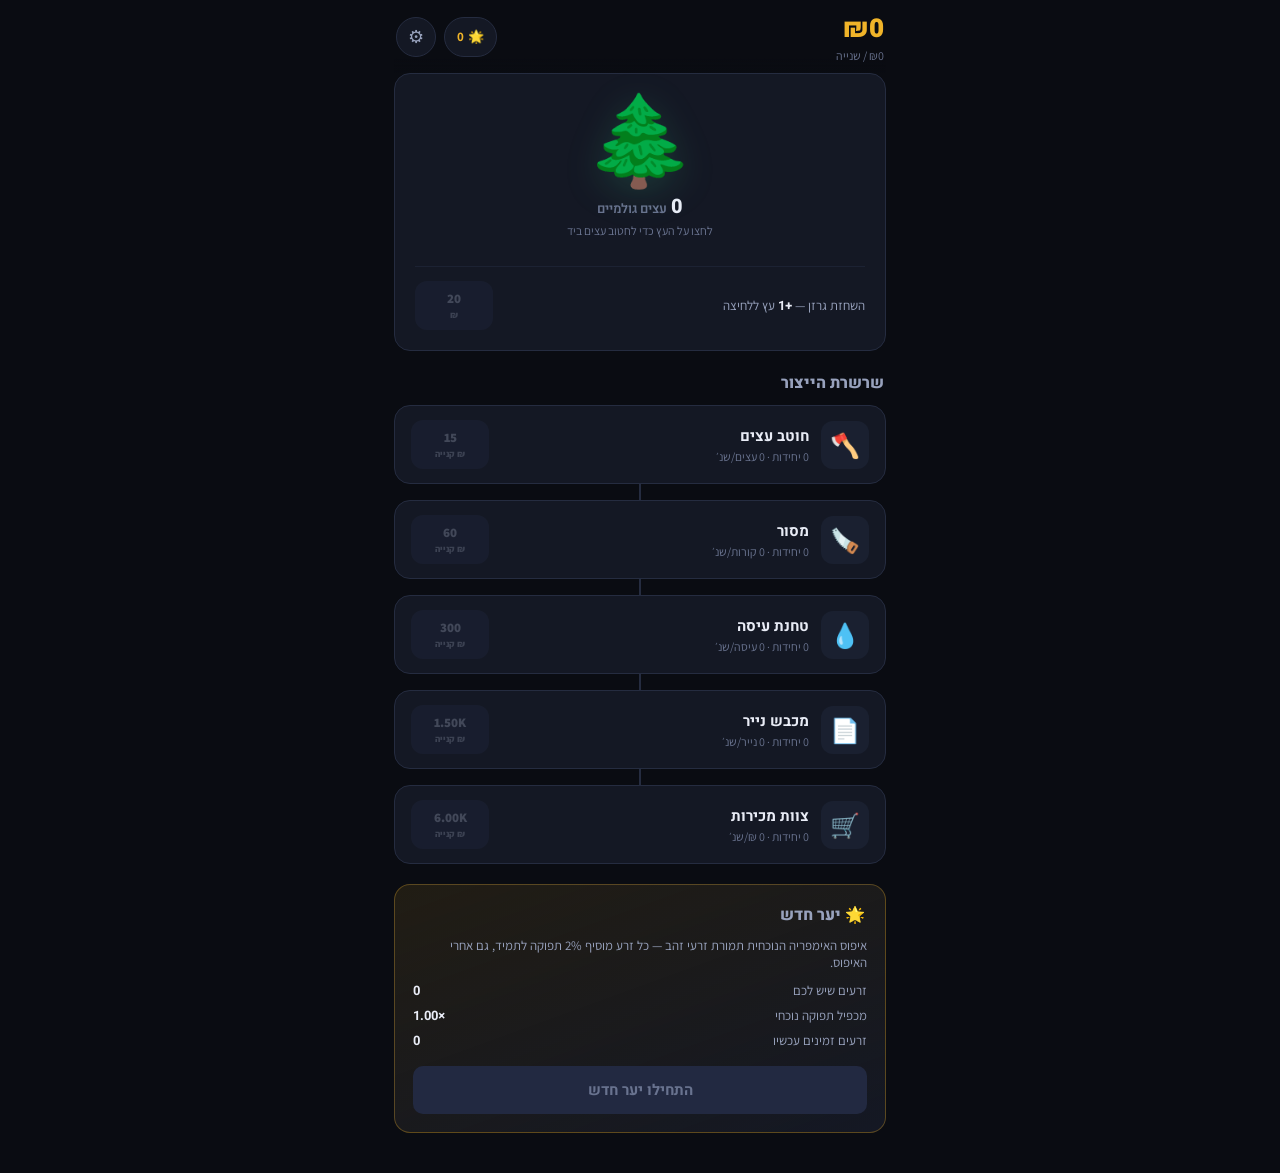
==== lumber-empire/index.html @ 684bcea6 "Add lumber-empire: an idle tycoon from a single chopped tree to a paper mill Second game from PLANNI" ====
<!DOCTYPE html>
<html lang="he" dir="rtl">
<head>
<meta charset="utf-8">
<meta name="viewport" content="width=device-width, initial-scale=1, maximum-scale=1, viewport-fit=cover">
<meta name="theme-color" content="#0A0C12">
<meta name="mobile-web-app-capable" content="yes">
<meta name="apple-mobile-web-app-capable" content="yes">
<meta name="apple-mobile-web-app-status-bar-style" content="black-translucent">
<meta name="apple-mobile-web-app-title" content="אימפריית העצים">
<link rel="manifest" href="manifest.webmanifest">
<link rel="apple-touch-icon" href="icon-180.png">
<link rel="icon" href="icon-192.png" type="image/png">
<title>אימפריית העצים</title>
<meta name="description" content="מתחילים מעץ בודד שחוטבים ביד, ובונים שרשרת ייצור שלמה — עצים, קורות, עיסת נייר ונייר — עד שהאימפריה שלכם מוכרת נייר לכל העולם.">
<link rel="preconnect" href="https://fonts.googleapis.com">
<link rel="preconnect" href="https://fonts.gstatic.com" crossorigin>
<link rel="stylesheet" href="https://fonts.googleapis.com/css2?family=Assistant:wght@400;600;700&family=Heebo:wght@500;700;900&display=swap">
<style>
:root{
  --ground:#0A0C12; --sunk:#070911;
  --panel:#141824; --panel-2:#1A2030; --raise:#222941;
  --line:#252C40; --line-soft:#1C2233;
  --ink:#E9ECF6; --ink-2:#98A2BD; --ink-3:#69738F;
  --accent:#3FCF8E; --accent-2:#6EE0AE; --accent-glow:rgba(63,207,142,.16);
  --gold:#F0B429; --bad:#F2545B;
  --r:16px; --r-sm:10px;
  --body:'Assistant',system-ui,'Segoe UI',sans-serif;
  --display:'Heebo','Assistant',system-ui,sans-serif;
}
*{box-sizing:border-box;}
html,body{height:100%;}
body{
  margin:0; background:var(--ground); color:var(--ink); font-family:var(--body);
  -webkit-tap-highlight-color:transparent;
}
button{font-family:inherit; -webkit-tap-highlight-color:transparent;}
#app{max-width:520px; margin:0 auto; padding:0 14px calc(40px + env(safe-area-inset-bottom));}

/* ── top bar ── */
.topbar{
  position:sticky; top:0; z-index:10; display:flex; align-items:center; justify-content:space-between;
  padding:calc(10px + env(safe-area-inset-top)) 2px 10px; background:linear-gradient(var(--ground) 80%, transparent);
}
.money-block{display:flex; flex-direction:column;}
.money-value{font-family:var(--display); font-weight:900; font-size:26px; color:var(--gold);}
.money-rate{font-size:12px; color:var(--ink-3);}
.topbar-icons{display:flex; gap:8px;}
.icon-btn{
  width:40px; height:40px; border-radius:50%; border:1px solid var(--line); background:var(--panel);
  color:var(--ink-2); display:flex; align-items:center; justify-content:center; font-size:18px; cursor:pointer;
}
.seed-badge{
  display:flex; align-items:center; gap:4px; background:var(--panel); border:1px solid var(--line);
  border-radius:20px; padding:8px 12px; font-weight:700; font-size:13px; color:var(--gold); cursor:pointer;
}

/* ── event banner ── */
.event-banner{
  background:linear-gradient(135deg, rgba(240,180,41,.18), rgba(240,180,41,.06)); border:1px solid rgba(240,180,41,.4);
  border-radius:12px; padding:10px 14px; margin-bottom:12px; font-size:13px; color:var(--gold);
  display:flex; justify-content:space-between; align-items:center; animation:banner-in .3s ease;
}
@keyframes banner-in{from{opacity:0; transform:translateY(-8px);} to{opacity:1; transform:translateY(0);}}
.event-banner[hidden]{display:none;}

/* ── chop section ── */
.chop-card{
  background:var(--panel); border:1px solid var(--line); border-radius:var(--r); padding:20px;
  display:flex; flex-direction:column; align-items:center; margin-bottom:16px; position:relative; overflow:hidden;
}
.tree-btn{
  background:none; border:none; cursor:pointer; font-size:88px; line-height:1; user-select:none;
  transition:transform .08s ease; filter:drop-shadow(0 8px 18px rgba(63,207,142,.18));
}
.tree-btn:active{transform:scale(.9) rotate(-4deg);}
.wood-readout{font-family:var(--display); font-weight:800; font-size:20px; margin-top:8px;}
.wood-readout .unit{color:var(--ink-3); font-weight:600; font-size:13px; margin-right:4px;}
.chop-hint{color:var(--ink-3); font-size:12px; margin-top:2px;}
.floater{
  position:absolute; font-weight:800; font-family:var(--display); color:var(--accent-2); pointer-events:none;
  animation:float-up .8s ease-out forwards;
}
@keyframes float-up{ to{ transform:translateY(-60px); opacity:0; } }
.ax-row{
  display:flex; align-items:center; justify-content:space-between; width:100%; margin-top:16px;
  padding-top:14px; border-top:1px solid var(--line-soft);
}
.ax-row .info{font-size:13px; color:var(--ink-2);}
.ax-row .info b{color:var(--ink); font-family:var(--display);}

/* ── chain ── */
.section-title{font-family:var(--display); font-weight:800; font-size:16px; margin:20px 2px 10px; color:var(--ink-2);}
.chain{display:flex; flex-direction:column;}
.stage-card{
  background:var(--panel); border:1px solid var(--line); border-radius:var(--r); padding:14px 16px;
  display:flex; align-items:center; gap:12px; position:relative;
}
.stage-icon{
  width:48px; height:48px; border-radius:12px; display:flex; align-items:center; justify-content:center;
  font-size:24px; background:var(--panel-2); flex-shrink:0;
}
.stage-body{flex:1; min-width:0;}
.stage-name{font-weight:700; font-family:var(--display); font-size:15px;}
.stage-sub{font-size:12px; color:var(--ink-3); margin-top:2px;}
.stage-buy{
  display:flex; flex-direction:column; align-items:center; gap:2px; border:none; border-radius:12px;
  background:var(--accent); color:#062015; font-weight:800; padding:9px 12px; cursor:pointer; min-width:78px;
  transition:transform .1s ease, opacity .15s ease;
}
.stage-buy:active{transform:scale(.94);}
.stage-buy[disabled]{opacity:.35; background:var(--raise); color:var(--ink-2); cursor:default;}
.stage-buy .cost{font-size:13px;}
.stage-buy .label{font-size:9px; opacity:.85;}
.connector{
  height:16px; width:2px; background:var(--line); margin:0 auto; position:relative; overflow:visible;
}
.connector .dot{
  position:absolute; width:6px; height:6px; border-radius:50%; background:var(--accent-2); right:-2px; top:-4px;
  opacity:0;
}
.connector.active .dot{animation:flow 1.1s linear infinite;}
@keyframes flow{ 0%{opacity:0; top:-4px;} 15%{opacity:1;} 85%{opacity:1;} 100%{opacity:0; top:16px;} }

/* ── prestige ── */
.prestige-card{
  background:linear-gradient(160deg, rgba(240,180,41,.1), var(--panel)); border:1px solid rgba(240,180,41,.3);
  border-radius:var(--r); padding:18px; margin-top:20px;
}
.prestige-row{display:flex; justify-content:space-between; align-items:center; font-size:13px; color:var(--ink-2); margin-bottom:6px;}
.prestige-row b{color:var(--ink); font-family:var(--display);}
.btn{
  appearance:none; border:none; border-radius:var(--r-sm); padding:13px 20px; font-size:15px;
  font-weight:700; font-family:var(--display); cursor:pointer; width:100%; margin-top:10px;
  transition:transform .1s ease;
}
.btn:active{transform:scale(.97);}
.btn-gold{background:linear-gradient(135deg,var(--gold),#FFD873); color:#241A02;}
.btn-gold[disabled]{background:var(--raise); color:var(--ink-3); cursor:default;}
.btn-ghost{background:var(--panel-2); color:var(--ink-2); border:1px solid var(--line);}

/* ── overlays ── */
.overlay{position:fixed; inset:0; background:rgba(7,9,17,.86); backdrop-filter:blur(4px); display:flex; align-items:center; justify-content:center; z-index:30; padding:20px;}
.overlay[hidden]{display:none;}
.card{background:var(--panel); border:1px solid var(--line); border-radius:20px; padding:28px 24px; width:min(360px,100%); display:flex; flex-direction:column; gap:10px; animation:pop-in .3s cubic-bezier(.34,1.56,.64,1);}
@keyframes pop-in{from{transform:scale(.85); opacity:0;} to{transform:scale(1); opacity:1;}}
.card h2{margin:0; font-family:var(--display); text-align:center;}
.card p{color:var(--ink-2); font-size:14px; text-align:center; margin:0;}
.toggle-row{display:flex; align-items:center; justify-content:space-between; width:100%; padding:10px 0; border-bottom:1px solid var(--line-soft);}
.toggle-row:last-child{border-bottom:none;}
.switch{width:44px; height:26px; border-radius:14px; background:var(--raise); position:relative; cursor:pointer; border:none;}
.switch::after{content:''; position:absolute; width:20px; height:20px; border-radius:50%; background:var(--ink-2); top:3px; right:3px; transition:.2s ease;}
.switch.on{background:var(--accent);}
.switch.on::after{background:#062015; right:21px;}
</style>
</head>
<body>

<div id="app">
  <div class="topbar">
    <div class="money-block">
      <span class="money-value" id="moneyValue">₪0</span>
      <span class="money-rate" id="moneyRate">₪0 / שנייה</span>
    </div>
    <div class="topbar-icons">
      <div class="seed-badge" id="seedBadge" title="זרעי זהב">🌟 <span id="seedCount">0</span></div>
      <button class="icon-btn" id="btnSettings" aria-label="הגדרות">⚙︎</button>
    </div>
  </div>

  <div class="event-banner" id="eventBanner" hidden>
    <span id="eventLabel"></span><span id="eventTimer"></span>
  </div>

  <div class="chop-card" id="chopCard">
    <button class="tree-btn" id="treeBtn" aria-label="חטבו עץ">🌲</button>
    <div class="wood-readout"><span id="woodValue">0</span><span class="unit">עצים גולמיים</span></div>
    <p class="chop-hint">לחצו על העץ כדי לחטוב עצים ביד</p>
    <div class="ax-row">
      <div class="info">השחזת גרזן — <b id="axPower">+1</b> עץ ללחיצה</div>
      <button class="stage-buy" id="buyAx"><span class="cost" id="axCost">15</span><span class="label">₪</span></button>
    </div>
  </div>

  <div class="section-title">שרשרת הייצור</div>
  <div class="chain" id="chain"></div>

  <div class="prestige-card">
    <div class="section-title" style="margin-top:0;">🌟 יער חדש</div>
    <p style="color:var(--ink-2); font-size:13px; margin:0 0 10px;">איפוס האימפריה הנוכחית תמורת זרעי זהב — כל זרע מוסיף 2% תפוקה לתמיד, גם אחרי האיפוס.</p>
    <div class="prestige-row"><span>זרעים שיש לכם</span><b id="seedsOwned">0</b></div>
    <div class="prestige-row"><span>מכפיל תפוקה נוכחי</span><b id="currentMult">×1.00</b></div>
    <div class="prestige-row"><span>זרעים זמינים עכשיו</span><b id="seedsAvail">0</b></div>
    <button class="btn btn-gold" id="btnPrestige" disabled>התחילו יער חדש</button>
  </div>
</div>

<div class="overlay" id="overlayOffline" hidden>
  <div class="card">
    <h2>ברוכים השבים! 🌙</h2>
    <p id="offlineTimeText">נעדרתם 0 דקות.</p>
    <p style="color:var(--gold); font-size:16px; font-weight:700;" id="offlineGainText">הרווחתם ₪0</p>
    <button class="btn btn-gold" id="btnCloseOffline">קדימה!</button>
  </div>
</div>

<div class="overlay" id="overlayPrestigeConfirm" hidden>
  <div class="card">
    <h2>לפתוח יער חדש?</h2>
    <p>כל המשאבים והבניינים יתאפסו. תקבלו <b id="confirmSeeds" style="color:var(--gold);">0</b> זרעי זהב שנשארים לתמיד ומעלים את התפוקה שלכם ב-<span id="confirmPct">0%</span>.</p>
    <button class="btn btn-gold" id="btnConfirmPrestige">כן, בואו נתחיל מחדש</button>
    <button class="btn btn-ghost" id="btnCancelPrestige">לא עכשיו</button>
  </div>
</div>

<div class="overlay" id="overlaySettings" hidden>
  <div class="card">
    <h2>הגדרות</h2>
    <div style="width:100%;">
      <div class="toggle-row"><span>צליל</span><button class="switch on" id="toggleSound"></button></div>
    </div>
    <button class="btn btn-ghost" id="btnResetProgress">איפוס מלא (כולל זרעים)</button>
    <button class="btn btn-gold" id="btnCloseSettings">סגירה</button>
  </div>
</div>

<script src="engine.js"></script>
<script>
'use strict';
const engine = window.LumberEngine;

/* ═══════════════════ שמירה ═══════════════════ */
const SAVE_KEY = 'lumberEmpireSave.v1';
function loadSave() {
  try {
    const raw = localStorage.getItem(SAVE_KEY);
    if (!raw) return null;
    return JSON.parse(raw);
  } catch (e) { return null; }
}
let settings = { sound: true };
try { const s = localStorage.getItem('lumberEmpireSettings'); if (s) settings = Object.assign(settings, JSON.parse(s)); } catch (e) {}
function persistSettings() { localStorage.setItem('lumberEmpireSettings', JSON.stringify(settings)); }

let state = engine.createState(Date.now());
let offlineSummary = null;

const saved = loadSave();
if (saved && saved.state) {
  Object.assign(state, saved.state);
  state.rng = engine.makeRng(Date.now());
  state.lastEvents = [];
  const deltaSec = Math.min(8 * 3600, Math.max(0, (Date.now() - (saved.lastSaveTime || Date.now())) / 1000));
  if (deltaSec > 15) {
    const result = engine.fastForward(state, deltaSec);
    offlineSummary = { seconds: deltaSec, moneyGained: result.moneyGained, paperGained: result.paperGained };
  }
}

function persist() {
  const { rng, lastEvents, ...serializable } = state;
  localStorage.setItem(SAVE_KEY, JSON.stringify({ version: 1, state: serializable, lastSaveTime: Date.now() }));
}

/* ═══════════════════ צליל (Web Audio, סינתטי) ═══════════════════ */
let actx = null;
function ensureAudio() { if (!actx) { try { actx = new (window.AudioContext || window.webkitAudioContext)(); } catch (e) {} } }
function beep(freq, duration, type, gain, delay) {
  if (!settings.sound || !actx) return;
  const t0 = actx.currentTime + (delay || 0);
  const osc = actx.createOscillator();
  const g = actx.createGain();
  osc.type = type || 'sine';
  osc.frequency.setValueAtTime(freq, t0);
  g.gain.setValueAtTime(0, t0);
  g.gain.linearRampToValueAtTime(gain || 0.15, t0 + 0.01);
  g.gain.exponentialRampToValueAtTime(0.001, t0 + duration);
  osc.connect(g); g.connect(actx.destination);
  osc.start(t0); osc.stop(t0 + duration + 0.02);
}
function sfxChop() { beep(200 + Math.random() * 60, 0.09, 'triangle', 0.12); }
function sfxBuy() { beep(660, 0.1, 'square', 0.1); beep(880, 0.1, 'square', 0.08, 0.05); }
function sfxPrestige() { [523, 659, 784, 1047, 1319].forEach((f, i) => beep(f, 0.25, 'triangle', 0.15, i * 0.08)); }
function sfxEvent() { beep(784, 0.15, 'sine', 0.12); beep(988, 0.15, 'sine', 0.1, 0.08); }

/* ═══════════════════ UI: שרשרת הייצור ═══════════════════ */
const STAGE_ICONS = { lumberjack: '🪓', sawmill: '🪚', pulpMill: '💧', paperPress: '📄', salesTeam: '🛒' };
const STAGE_UNIT = { lumberjack: 'עצים/שנ׳', sawmill: 'קורות/שנ׳', pulpMill: 'עיסה/שנ׳', paperPress: 'נייר/שנ׳', salesTeam: '₪/שנ׳' };
const chainEl = document.getElementById('chain');
const stageEls = {};

function buildChainUI() {
  chainEl.innerHTML = '';
  engine.BUILDING_ORDER.forEach((key, i) => {
    if (i > 0) {
      const conn = document.createElement('div');
      conn.className = 'connector';
      conn.innerHTML = '<div class="dot"></div>';
      chainEl.appendChild(conn);
      stageEls[key + 'Conn'] = conn;
    }
    const def = engine.BUILDINGS[key];
    const card = document.createElement('div');
    card.className = 'stage-card';
    card.innerHTML = `
      <div class="stage-icon">${STAGE_ICONS[key]}</div>
      <div class="stage-body">
        <div class="stage-name">${def.name}</div>
        <div class="stage-sub"><span id="${key}Count">0</span> יחידות · <span id="${key}Rate">0</span> ${STAGE_UNIT[key]}</div>
      </div>
      <button class="stage-buy" id="${key}Buy">
        <span class="cost" id="${key}Cost">0</span>
        <span class="label">₪ קנייה</span>
      </button>`;
    chainEl.appendChild(card);
    stageEls[key] = card;
    document.getElementById(key + 'Buy').addEventListener('click', () => {
      if (engine.buyBuilding(state, key)) { sfxBuy(); flashCard(card); render(true); }
    });
  });
}
buildChainUI();

function flashCard(el) {
  el.style.borderColor = 'var(--accent)';
  setTimeout(() => { el.style.borderColor = ''; }, 220);
}

/* ═══════════════════ חטיבת עצים ═══════════════════ */
const treeBtn = document.getElementById('treeBtn');
const chopCard = document.getElementById('chopCard');
treeBtn.addEventListener('click', evt => {
  ensureAudio();
  engine.chopWood(state);
  sfxChop();
  treeBtn.style.transform = 'scale(0.85) rotate(-6deg)';
  setTimeout(() => { treeBtn.style.transform = ''; }, 90);
  spawnFloater(chopCard, '+' + engine.formatNumber(engine.clickPower(state)));
});
function spawnFloater(container, text) {
  const el = document.createElement('div');
  el.className = 'floater';
  el.textContent = text;
  el.style.left = (40 + Math.random() * 20) + '%';
  el.style.top = '30%';
  container.appendChild(el);
  setTimeout(() => el.remove(), 850);
}
document.getElementById('buyAx').addEventListener('click', () => {
  if (engine.buyAx(state)) { sfxBuy(); render(true); }
});

/* ═══════════════════ פריסטייג' ═══════════════════ */
const overlayPrestigeConfirm = document.getElementById('overlayPrestigeConfirm');
document.getElementById('btnPrestige').addEventListener('click', () => {
  const seeds = engine.seedsAvailable(state);
  if (seeds < 1) return;
  document.getElementById('confirmSeeds').textContent = seeds;
  document.getElementById('confirmPct').textContent = (seeds * engine.SEED_BONUS * 100).toFixed(0) + '%';
  overlayPrestigeConfirm.hidden = false;
});
document.getElementById('btnCancelPrestige').addEventListener('click', () => { overlayPrestigeConfirm.hidden = true; });
document.getElementById('btnConfirmPrestige').addEventListener('click', () => {
  const gained = engine.prestige(state);
  overlayPrestigeConfirm.hidden = true;
  if (gained > 0) {
    lastMoneySample = state.moneyThisRun;
    moneyRateDisplay = 0;
    sfxPrestige(); persist(); render(true);
  }
});

/* ═══════════════════ הגדרות ═══════════════════ */
const overlaySettings = document.getElementById('overlaySettings');
document.getElementById('btnSettings').addEventListener('click', () => {
  document.getElementById('toggleSound').classList.toggle('on', settings.sound);
  overlaySettings.hidden = false;
});
document.getElementById('btnCloseSettings').addEventListener('click', () => { overlaySettings.hidden = true; });
document.getElementById('toggleSound').addEventListener('click', () => {
  settings.sound = !settings.sound; persistSettings();
  document.getElementById('toggleSound').classList.toggle('on', settings.sound);
});
document.getElementById('btnResetProgress').addEventListener('click', () => {
  if (!confirm('לאפס לגמרי את המשחק, כולל זרעי הזהב?')) return;
  localStorage.removeItem(SAVE_KEY);
  location.reload();
});

/* ═══════════════════ מסך אופליין ═══════════════════ */
if (offlineSummary && (offlineSummary.moneyGained > 1 || offlineSummary.paperGained > 0.5)) {
  const mins = offlineSummary.seconds / 60;
  const text = mins < 60 ? Math.round(mins) + ' דקות' : (mins / 60).toFixed(1) + ' שעות';
  document.getElementById('offlineTimeText').textContent = 'נעדרתם ' + text + '.';
  document.getElementById('offlineGainText').textContent =
    'הרווחתם ₪' + engine.formatNumber(offlineSummary.moneyGained) + ' ועוד ' + engine.formatNumber(offlineSummary.paperGained) + ' נייר';
  document.getElementById('overlayOffline').hidden = false;
}
document.getElementById('btnCloseOffline').addEventListener('click', () => {
  document.getElementById('overlayOffline').hidden = true;
});

/* ═══════════════════ אירועים ═══════════════════ */
const eventBanner = document.getElementById('eventBanner');
function handleEvents(events) {
  for (const e of events) {
    if (e.type === 'eventStart') {
      document.getElementById('eventLabel').textContent = e.label;
      eventBanner.hidden = false;
      sfxEvent();
    } else if (e.type === 'eventEnd') {
      eventBanner.hidden = true;
    }
  }
}

/* ═══════════════════ לולאת רינדור ═══════════════════ */
let lastTime = performance.now();
let renderAccum = 0;
let lastMoneySample = state.moneyThisRun;
let moneyRateDisplay = 0;
let sampleAccum = 0;

function render(force) {
  document.getElementById('moneyValue').textContent = '₪' + engine.formatNumber(state.resources.money);
  document.getElementById('moneyRate').textContent = '₪' + engine.formatNumber(moneyRateDisplay) + ' / שנייה';
  document.getElementById('woodValue').textContent = engine.formatNumber(state.resources.wood);
  document.getElementById('axPower').textContent = '+' + engine.formatNumber(engine.clickPower(state));
  document.getElementById('axCost').textContent = engine.formatNumber(engine.axCost(state));
  document.getElementById('buyAx').disabled = state.resources.money < engine.axCost(state);

  for (const key of engine.BUILDING_ORDER) {
    const def = engine.BUILDINGS[key];
    document.getElementById(key + 'Count').textContent = state.buildings[key];
    const rate = state.buildings[key] * def.rate * engine.globalMult(state);
    document.getElementById(key + 'Rate').textContent = engine.formatNumber(rate);
    const cost = engine.currentBuildingCost(state, key);
    document.getElementById(key + 'Cost').textContent = engine.formatNumber(cost);
    document.getElementById(key + 'Buy').disabled = state.resources.money < cost;
    const conn = stageEls[key + 'Conn'];
    if (conn) conn.classList.toggle('active', state.buildings[key] > 0);
  }

  document.getElementById('seedCount').textContent = engine.formatNumber(state.prestige.seeds);
  document.getElementById('seedsOwned').textContent = engine.formatNumber(state.prestige.seeds);
  document.getElementById('currentMult').textContent = '×' + engine.globalMult(state).toFixed(2);
  const avail = engine.seedsAvailable(state);
  document.getElementById('seedsAvail').textContent = avail;
  document.getElementById('btnPrestige').disabled = avail < 1;
}

function loop(now) {
  let dt = (now - lastTime) / 1000;
  lastTime = now;
  dt = Math.min(dt, 0.25);

  engine.tick(state, dt);
  handleEvents(state.lastEvents);

  sampleAccum += dt;
  if (sampleAccum >= 1) {
    moneyRateDisplay = state.moneyThisRun - lastMoneySample;
    lastMoneySample = state.moneyThisRun;
    sampleAccum = 0;
    persist();
  }

  renderAccum += dt;
  if (renderAccum >= 1 / 12) { render(); renderAccum = 0; }

  requestAnimationFrame(loop);
}

render(true);
if (state.activeEvent) eventBanner.hidden = false, document.getElementById('eventLabel').textContent = state.activeEvent.label;
requestAnimationFrame(loop);

window.addEventListener('beforeunload', persist);
document.addEventListener('visibilitychange', () => { if (document.hidden) persist(); });

if ('serviceWorker' in navigator) {
  window.addEventListener('load', () => { navigator.serviceWorker.register('sw.js').catch(() => {}); });
}
</script>
</body>
</html>
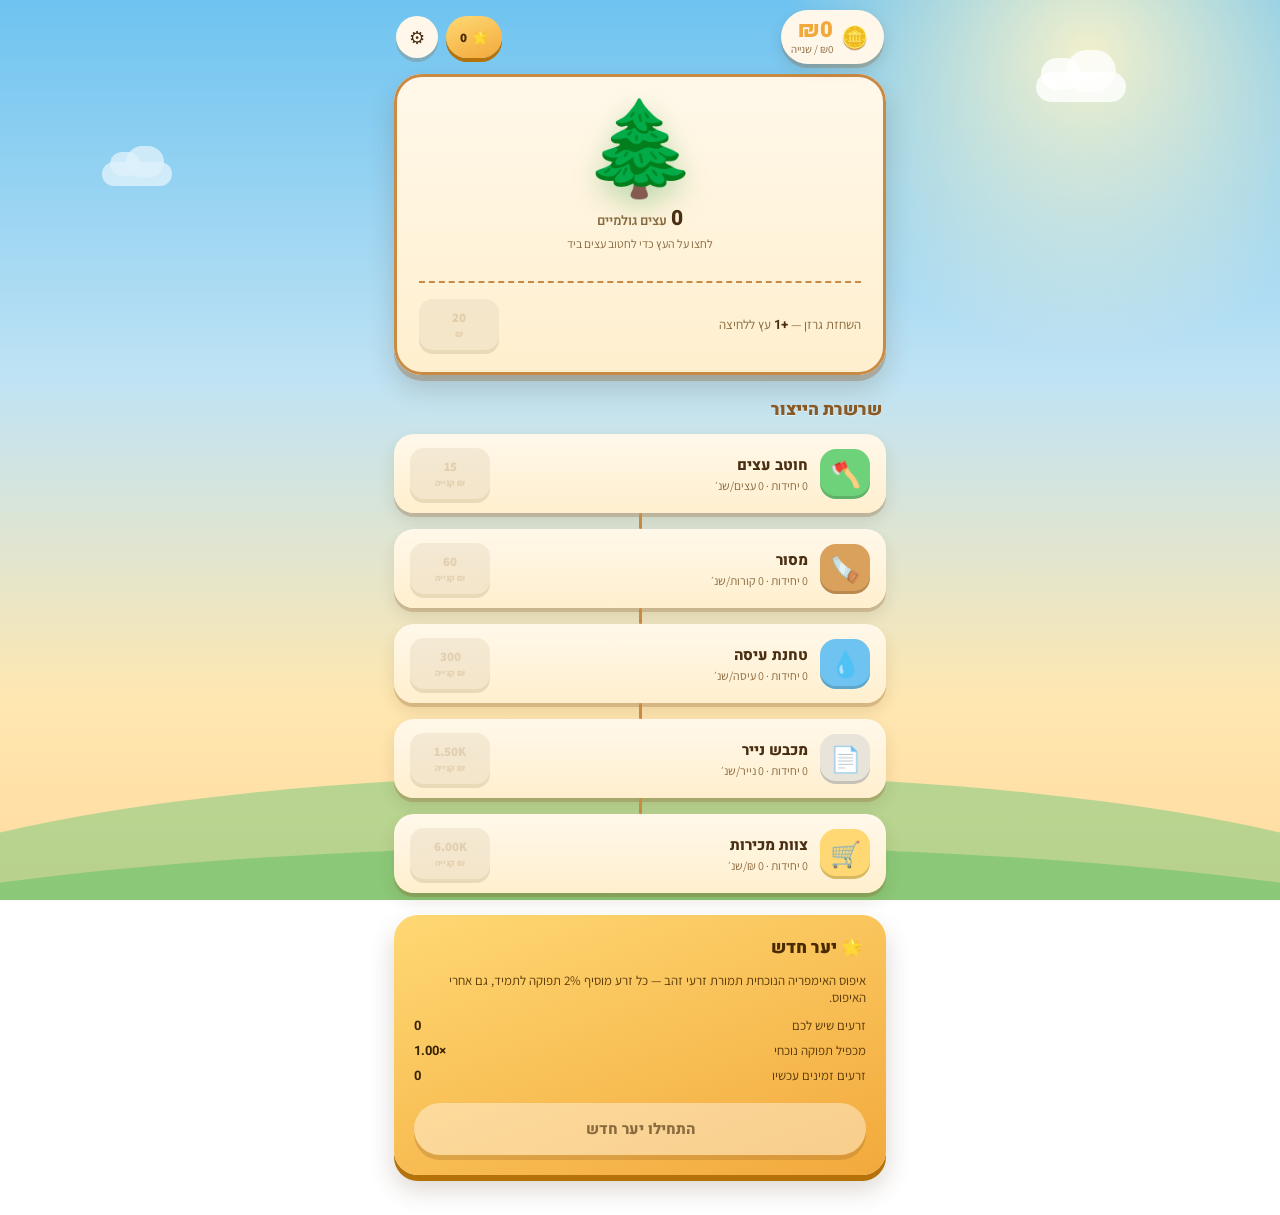
==== commit b336f24c: "Redesign both games with a more playful, graphic visual identity Both games previously shared the sa" ====
--- a/lumber-empire/index.html
+++ b/lumber-empire/index.html
@@ -3,7 +3,7 @@
 <head>
 <meta charset="utf-8">
 <meta name="viewport" content="width=device-width, initial-scale=1, maximum-scale=1, viewport-fit=cover">
-<meta name="theme-color" content="#0A0C12">
+<meta name="theme-color" content="#8FD3F4">
 <meta name="mobile-web-app-capable" content="yes">
 <meta name="apple-mobile-web-app-capable" content="yes">
 <meta name="apple-mobile-web-app-status-bar-style" content="black-translucent">
@@ -18,149 +18,194 @@
 <link rel="stylesheet" href="https://fonts.googleapis.com/css2?family=Assistant:wght@400;600;700&family=Heebo:wght@500;700;900&display=swap">
 <style>
 :root{
-  --ground:#0A0C12; --sunk:#070911;
-  --panel:#141824; --panel-2:#1A2030; --raise:#222941;
-  --line:#252C40; --line-soft:#1C2233;
-  --ink:#E9ECF6; --ink-2:#98A2BD; --ink-3:#69738F;
-  --accent:#3FCF8E; --accent-2:#6EE0AE; --accent-glow:rgba(63,207,142,.16);
-  --gold:#F0B429; --bad:#F2545B;
-  --r:16px; --r-sm:10px;
+  --sky-top:#6EC3F0; --sky-bottom:#FFE7B0;
+  --card:#FFF8EA; --card-2:#FFEFCE; --wood:#C98A44; --wood-dark:#8A5A26;
+  --ink:#4A2E12; --ink-2:#8A6A3F; --ink-3:#B79A6E;
+  --accent:#3FA34D; --accent-2:#6ED27A; --accent-glow:rgba(63,163,77,.35);
+  --gold:#F2A93C; --gold-2:#FFD873; --bad:#E2574C;
+  --r:20px; --r-sm:14px;
   --body:'Assistant',system-ui,'Segoe UI',sans-serif;
   --display:'Heebo','Assistant',system-ui,sans-serif;
 }
 *{box-sizing:border-box;}
 html,body{height:100%;}
 body{
-  margin:0; background:var(--ground); color:var(--ink); font-family:var(--body);
+  margin:0; color:var(--ink); font-family:var(--body);
   -webkit-tap-highlight-color:transparent;
+  background:
+    radial-gradient(circle at 85% 6%, rgba(255,244,200,.9), rgba(255,244,200,0) 22%),
+    linear-gradient(180deg, var(--sky-top) 0%, #BFE3F4 42%, var(--sky-bottom) 78%, #FFDA9E 100%);
+  background-attachment:fixed;
 }
 button{font-family:inherit; -webkit-tap-highlight-color:transparent;}
-#app{max-width:520px; margin:0 auto; padding:0 14px calc(40px + env(safe-area-inset-bottom));}
+#app{max-width:520px; margin:0 auto; padding:0 14px calc(40px + env(safe-area-inset-bottom)); position:relative; z-index:1;}
+
+/* ── decorative fixed scenery: sun, clouds, distant hills ── */
+.scenery{position:fixed; inset:0; z-index:0; overflow:hidden; pointer-events:none;}
+.scenery .hill{position:absolute; left:-15%; width:130%; border-radius:50%;}
+.scenery .hill-back{bottom:-22vh; height:36vh; background:#7ECB7E; opacity:.55;}
+.scenery .hill-front{bottom:-26vh; height:32vh; background:#5FBD63; opacity:.5; left:-25%; width:150%;}
+.scenery .cloud{position:absolute; background:rgba(255,255,255,.8); border-radius:999px;}
+.scenery .cloud::before, .scenery .cloud::after{content:''; position:absolute; background:inherit; border-radius:999px;}
+.scenery .cloud-1{width:90px; height:30px; top:8%; right:12%;}
+.scenery .cloud-1::before{width:50px; height:42px; top:-22px; right:10px;}
+.scenery .cloud-1::after{width:40px; height:32px; top:-14px; right:45px;}
+.scenery .cloud-2{width:70px; height:24px; top:18%; left:8%; opacity:.7;}
+.scenery .cloud-2::before{width:38px; height:32px; top:-16px; right:8px;}
+.scenery .cloud-2::after{width:30px; height:24px; top:-10px; right:32px;}
 
 /* ── top bar ── */
 .topbar{
   position:sticky; top:0; z-index:10; display:flex; align-items:center; justify-content:space-between;
-  padding:calc(10px + env(safe-area-inset-top)) 2px 10px; background:linear-gradient(var(--ground) 80%, transparent);
-}
-.money-block{display:flex; flex-direction:column;}
-.money-value{font-family:var(--display); font-weight:900; font-size:26px; color:var(--gold);}
-.money-rate{font-size:12px; color:var(--ink-3);}
+  padding:calc(10px + env(safe-area-inset-top)) 2px 10px;
+}
+.money-block{
+  display:flex; align-items:center; gap:8px; background:var(--card); border-radius:999px;
+  padding:8px 16px 8px 10px; box-shadow:0 4px 0 rgba(138,90,38,.25), 0 6px 14px rgba(74,46,18,.15);
+}
+.money-block .coin-icon{font-size:22px; filter:drop-shadow(0 1px 0 rgba(0,0,0,.15));}
+.money-stack{display:flex; flex-direction:column;}
+.money-value{font-family:var(--display); font-weight:900; font-size:22px; color:var(--gold); line-height:1.1;}
+.money-rate{font-size:11px; color:var(--ink-2);}
 .topbar-icons{display:flex; gap:8px;}
 .icon-btn{
-  width:40px; height:40px; border-radius:50%; border:1px solid var(--line); background:var(--panel);
-  color:var(--ink-2); display:flex; align-items:center; justify-content:center; font-size:18px; cursor:pointer;
-}
+  width:42px; height:42px; border-radius:50%; border:none; background:var(--card);
+  box-shadow:0 4px 0 rgba(138,90,38,.25); color:var(--ink); display:flex; align-items:center;
+  justify-content:center; font-size:18px; cursor:pointer; transition:transform .1s ease, box-shadow .1s ease;
+}
+.icon-btn:active{transform:translateY(3px); box-shadow:none;}
 .seed-badge{
-  display:flex; align-items:center; gap:4px; background:var(--panel); border:1px solid var(--line);
-  border-radius:20px; padding:8px 12px; font-weight:700; font-size:13px; color:var(--gold); cursor:pointer;
+  display:flex; align-items:center; gap:5px; background:linear-gradient(160deg,var(--gold-2),var(--gold));
+  border-radius:999px; padding:9px 14px; font-weight:800; font-size:13px; color:#4A2A02; cursor:pointer;
+  box-shadow:0 4px 0 #B5720A;
 }
 
 /* ── event banner ── */
 .event-banner{
-  background:linear-gradient(135deg, rgba(240,180,41,.18), rgba(240,180,41,.06)); border:1px solid rgba(240,180,41,.4);
-  border-radius:12px; padding:10px 14px; margin-bottom:12px; font-size:13px; color:var(--gold);
+  background:linear-gradient(135deg, var(--gold-2), var(--gold)); border:none;
+  border-radius:16px; padding:11px 16px; margin-bottom:12px; font-size:13px; font-weight:700; color:#4A2A02;
   display:flex; justify-content:space-between; align-items:center; animation:banner-in .3s ease;
+  box-shadow:0 4px 0 #B5720A;
 }
 @keyframes banner-in{from{opacity:0; transform:translateY(-8px);} to{opacity:1; transform:translateY(0);}}
 .event-banner[hidden]{display:none;}
 
 /* ── chop section ── */
 .chop-card{
-  background:var(--panel); border:1px solid var(--line); border-radius:var(--r); padding:20px;
-  display:flex; flex-direction:column; align-items:center; margin-bottom:16px; position:relative; overflow:hidden;
+  background:linear-gradient(180deg, var(--card), var(--card-2)); border:3px solid #fff;
+  outline:3px solid var(--wood); outline-offset:-3px;
+  border-radius:28px; padding:22px; display:flex; flex-direction:column; align-items:center;
+  margin-bottom:18px; position:relative; overflow:hidden; box-shadow:0 6px 0 rgba(138,90,38,.3), 0 14px 26px rgba(74,46,18,.18);
 }
 .tree-btn{
-  background:none; border:none; cursor:pointer; font-size:88px; line-height:1; user-select:none;
-  transition:transform .08s ease; filter:drop-shadow(0 8px 18px rgba(63,207,142,.18));
-}
-.tree-btn:active{transform:scale(.9) rotate(-4deg);}
-.wood-readout{font-family:var(--display); font-weight:800; font-size:20px; margin-top:8px;}
-.wood-readout .unit{color:var(--ink-3); font-weight:600; font-size:13px; margin-right:4px;}
-.chop-hint{color:var(--ink-3); font-size:12px; margin-top:2px;}
+  background:none; border:none; cursor:pointer; font-size:92px; line-height:1; user-select:none;
+  transition:transform .08s ease; filter:drop-shadow(0 10px 14px rgba(63,163,77,.35));
+  animation:tree-sway 3.4s ease-in-out infinite;
+}
+@keyframes tree-sway{0%,100%{transform:rotate(-2deg);} 50%{transform:rotate(2deg);}}
+.tree-btn:active{transform:scale(.9) rotate(-6deg) !important;}
+.wood-readout{font-family:var(--display); font-weight:800; font-size:21px; margin-top:10px; color:var(--ink);}
+.wood-readout .unit{color:var(--ink-2); font-weight:600; font-size:13px; margin-right:4px;}
+.chop-hint{color:var(--ink-2); font-size:12px; margin-top:2px;}
 .floater{
-  position:absolute; font-weight:800; font-family:var(--display); color:var(--accent-2); pointer-events:none;
-  animation:float-up .8s ease-out forwards;
+  position:absolute; font-weight:800; font-family:var(--display); color:var(--accent); pointer-events:none;
+  text-shadow:0 1px 0 #fff; animation:float-up .8s ease-out forwards;
 }
 @keyframes float-up{ to{ transform:translateY(-60px); opacity:0; } }
 .ax-row{
-  display:flex; align-items:center; justify-content:space-between; width:100%; margin-top:16px;
-  padding-top:14px; border-top:1px solid var(--line-soft);
+  display:flex; align-items:center; justify-content:space-between; width:100%; margin-top:18px;
+  padding-top:16px; border-top:2px dashed var(--wood);
 }
 .ax-row .info{font-size:13px; color:var(--ink-2);}
 .ax-row .info b{color:var(--ink); font-family:var(--display);}
 
 /* ── chain ── */
-.section-title{font-family:var(--display); font-weight:800; font-size:16px; margin:20px 2px 10px; color:var(--ink-2);}
+.section-title{font-family:var(--display); font-weight:900; font-size:17px; margin:22px 4px 12px; color:var(--wood-dark); text-shadow:0 1px 0 rgba(255,255,255,.5);}
 .chain{display:flex; flex-direction:column;}
 .stage-card{
-  background:var(--panel); border:1px solid var(--line); border-radius:var(--r); padding:14px 16px;
-  display:flex; align-items:center; gap:12px; position:relative;
+  background:linear-gradient(180deg, var(--card), var(--card-2)); border:none; border-radius:var(--r);
+  padding:14px 16px; display:flex; align-items:center; gap:12px; position:relative;
+  box-shadow:0 4px 0 rgba(138,90,38,.25), 0 8px 16px rgba(74,46,18,.12);
 }
 .stage-icon{
-  width:48px; height:48px; border-radius:12px; display:flex; align-items:center; justify-content:center;
-  font-size:24px; background:var(--panel-2); flex-shrink:0;
+  width:50px; height:50px; border-radius:16px; display:flex; align-items:center; justify-content:center;
+  font-size:25px; flex-shrink:0; background:var(--stage-color, var(--accent)); box-shadow:inset 0 -3px 0 rgba(0,0,0,.15);
 }
 .stage-body{flex:1; min-width:0;}
-.stage-name{font-weight:700; font-family:var(--display); font-size:15px;}
-.stage-sub{font-size:12px; color:var(--ink-3); margin-top:2px;}
+.stage-name{font-weight:800; font-family:var(--display); font-size:15px; color:var(--ink);}
+.stage-sub{font-size:12px; color:var(--ink-2); margin-top:2px;}
 .stage-buy{
-  display:flex; flex-direction:column; align-items:center; gap:2px; border:none; border-radius:12px;
-  background:var(--accent); color:#062015; font-weight:800; padding:9px 12px; cursor:pointer; min-width:78px;
-  transition:transform .1s ease, opacity .15s ease;
-}
-.stage-buy:active{transform:scale(.94);}
-.stage-buy[disabled]{opacity:.35; background:var(--raise); color:var(--ink-2); cursor:default;}
+  display:flex; flex-direction:column; align-items:center; gap:2px; border:none; border-radius:14px;
+  background:linear-gradient(160deg,var(--accent-2),var(--accent)); color:#0A2E10; font-weight:800;
+  padding:10px 12px; cursor:pointer; min-width:80px; box-shadow:0 4px 0 #226B2C;
+  transition:transform .1s ease, box-shadow .1s ease, opacity .15s ease;
+}
+.stage-buy:active{transform:translateY(3px); box-shadow:none;}
+.stage-buy[disabled]{opacity:.4; background:#E4D6BC; color:var(--ink-3); box-shadow:0 4px 0 #C9B892; cursor:default;}
+.stage-buy[disabled]:active{transform:none; box-shadow:0 4px 0 #C9B892;}
 .stage-buy .cost{font-size:13px;}
 .stage-buy .label{font-size:9px; opacity:.85;}
 .connector{
-  height:16px; width:2px; background:var(--line); margin:0 auto; position:relative; overflow:visible;
+  height:16px; width:3px; background:var(--wood); margin:0 auto; position:relative; overflow:visible; border-radius:2px;
 }
 .connector .dot{
-  position:absolute; width:6px; height:6px; border-radius:50%; background:var(--accent-2); right:-2px; top:-4px;
-  opacity:0;
+  position:absolute; width:7px; height:7px; border-radius:50%; background:var(--gold); right:-2px; top:-4px;
+  opacity:0; box-shadow:0 0 6px rgba(242,169,60,.8);
 }
 .connector.active .dot{animation:flow 1.1s linear infinite;}
 @keyframes flow{ 0%{opacity:0; top:-4px;} 15%{opacity:1;} 85%{opacity:1;} 100%{opacity:0; top:16px;} }
 
 /* ── prestige ── */
 .prestige-card{
-  background:linear-gradient(160deg, rgba(240,180,41,.1), var(--panel)); border:1px solid rgba(240,180,41,.3);
-  border-radius:var(--r); padding:18px; margin-top:20px;
-}
-.prestige-row{display:flex; justify-content:space-between; align-items:center; font-size:13px; color:var(--ink-2); margin-bottom:6px;}
-.prestige-row b{color:var(--ink); font-family:var(--display);}
+  background:linear-gradient(160deg, var(--gold-2), var(--gold)); border:none;
+  border-radius:24px; padding:20px; margin-top:22px; box-shadow:0 6px 0 #B5720A, 0 14px 26px rgba(74,46,18,.2);
+}
+.prestige-card .section-title{color:#4A2A02; text-shadow:none;}
+.prestige-card > p{color:#5C3A08 !important;}
+.prestige-row{display:flex; justify-content:space-between; align-items:center; font-size:13px; color:#5C3A08; margin-bottom:6px;}
+.prestige-row b{color:#3A2400; font-family:var(--display);}
 .btn{
-  appearance:none; border:none; border-radius:var(--r-sm); padding:13px 20px; font-size:15px;
-  font-weight:700; font-family:var(--display); cursor:pointer; width:100%; margin-top:10px;
-  transition:transform .1s ease;
-}
-.btn:active{transform:scale(.97);}
-.btn-gold{background:linear-gradient(135deg,var(--gold),#FFD873); color:#241A02;}
-.btn-gold[disabled]{background:var(--raise); color:var(--ink-3); cursor:default;}
-.btn-ghost{background:var(--panel-2); color:var(--ink-2); border:1px solid var(--line);}
+  appearance:none; border:none; border-radius:999px; padding:15px 20px; font-size:15px;
+  font-weight:800; font-family:var(--display); cursor:pointer; width:100%; margin-top:12px;
+  transition:transform .1s ease, box-shadow .1s ease;
+}
+.btn:active{transform:translateY(3px); box-shadow:none !important;}
+.btn-gold{background:linear-gradient(160deg,#fff,var(--card-2)); color:#4A2A02; box-shadow:0 5px 0 #B5720A;}
+.btn-gold[disabled]{background:rgba(255,255,255,.4); color:#8A6A3F; box-shadow:0 5px 0 rgba(138,90,38,.25); cursor:default;}
+.btn-ghost{background:rgba(255,255,255,.5); color:var(--ink); box-shadow:0 3px 0 rgba(138,90,38,.2);}
 
 /* ── overlays ── */
-.overlay{position:fixed; inset:0; background:rgba(7,9,17,.86); backdrop-filter:blur(4px); display:flex; align-items:center; justify-content:center; z-index:30; padding:20px;}
+.overlay{position:fixed; inset:0; background:rgba(74,46,18,.45); backdrop-filter:blur(3px); display:flex; align-items:center; justify-content:center; z-index:30; padding:20px;}
 .overlay[hidden]{display:none;}
-.card{background:var(--panel); border:1px solid var(--line); border-radius:20px; padding:28px 24px; width:min(360px,100%); display:flex; flex-direction:column; gap:10px; animation:pop-in .3s cubic-bezier(.34,1.56,.64,1);}
+.card{background:linear-gradient(180deg,var(--card),var(--card-2)); border:4px solid #fff; outline:3px solid var(--wood); outline-offset:-3px; border-radius:26px; padding:30px 24px; width:min(360px,100%); display:flex; flex-direction:column; gap:10px; box-shadow:0 20px 50px rgba(74,46,18,.35); animation:pop-in .3s cubic-bezier(.34,1.56,.64,1);}
 @keyframes pop-in{from{transform:scale(.85); opacity:0;} to{transform:scale(1); opacity:1;}}
-.card h2{margin:0; font-family:var(--display); text-align:center;}
+.card h2{margin:0; font-family:var(--display); text-align:center; color:var(--wood-dark);}
 .card p{color:var(--ink-2); font-size:14px; text-align:center; margin:0;}
-.toggle-row{display:flex; align-items:center; justify-content:space-between; width:100%; padding:10px 0; border-bottom:1px solid var(--line-soft);}
+.toggle-row{display:flex; align-items:center; justify-content:space-between; width:100%; padding:10px 0; border-bottom:2px dashed var(--wood);}
 .toggle-row:last-child{border-bottom:none;}
-.switch{width:44px; height:26px; border-radius:14px; background:var(--raise); position:relative; cursor:pointer; border:none;}
-.switch::after{content:''; position:absolute; width:20px; height:20px; border-radius:50%; background:var(--ink-2); top:3px; right:3px; transition:.2s ease;}
-.switch.on{background:var(--accent);}
-.switch.on::after{background:#062015; right:21px;}
+.switch{width:46px; height:27px; border-radius:14px; background:#E4D6BC; position:relative; cursor:pointer; border:none;}
+.switch::after{content:''; position:absolute; width:21px; height:21px; border-radius:50%; background:#fff; top:3px; right:3px; transition:.2s ease; box-shadow:0 1px 3px rgba(0,0,0,.25);}
+.switch.on{background:linear-gradient(135deg,var(--accent),var(--accent-2));}
+.switch.on::after{right:22px;}
 </style>
 </head>
 <body>
 
+<div class="scenery" aria-hidden="true">
+  <div class="hill hill-back"></div>
+  <div class="hill hill-front"></div>
+  <div class="cloud cloud-1"></div>
+  <div class="cloud cloud-2"></div>
+</div>
+
 <div id="app">
   <div class="topbar">
     <div class="money-block">
-      <span class="money-value" id="moneyValue">₪0</span>
-      <span class="money-rate" id="moneyRate">₪0 / שנייה</span>
+      <span class="coin-icon">🪙</span>
+      <span class="money-stack">
+        <span class="money-value" id="moneyValue">₪0</span>
+        <span class="money-rate" id="moneyRate">₪0 / שנייה</span>
+      </span>
     </div>
     <div class="topbar-icons">
       <div class="seed-badge" id="seedBadge" title="זרעי זהב">🌟 <span id="seedCount">0</span></div>
@@ -286,6 +331,7 @@
 /* ═══════════════════ UI: שרשרת הייצור ═══════════════════ */
 const STAGE_ICONS = { lumberjack: '🪓', sawmill: '🪚', pulpMill: '💧', paperPress: '📄', salesTeam: '🛒' };
 const STAGE_UNIT = { lumberjack: 'עצים/שנ׳', sawmill: 'קורות/שנ׳', pulpMill: 'עיסה/שנ׳', paperPress: 'נייר/שנ׳', salesTeam: '₪/שנ׳' };
+const STAGE_COLOR = { lumberjack: '#6ED27A', sawmill: '#D9A15C', pulpMill: '#6EC3F0', paperPress: '#E8E4DA', salesTeam: '#FFD873' };
 const chainEl = document.getElementById('chain');
 const stageEls = {};
 
@@ -303,7 +349,7 @@
     const card = document.createElement('div');
     card.className = 'stage-card';
     card.innerHTML = `
-      <div class="stage-icon">${STAGE_ICONS[key]}</div>
+      <div class="stage-icon" style="--stage-color:${STAGE_COLOR[key]}">${STAGE_ICONS[key]}</div>
       <div class="stage-body">
         <div class="stage-name">${def.name}</div>
         <div class="stage-sub"><span id="${key}Count">0</span> יחידות · <span id="${key}Rate">0</span> ${STAGE_UNIT[key]}</div>
@@ -322,8 +368,9 @@
 buildChainUI();
 
 function flashCard(el) {
-  el.style.borderColor = 'var(--accent)';
-  setTimeout(() => { el.style.borderColor = ''; }, 220);
+  el.style.transform = 'scale(1.03)';
+  el.style.boxShadow = '0 4px 0 rgba(138,90,38,.25), 0 0 0 3px var(--accent-2), 0 8px 16px rgba(74,46,18,.12)';
+  setTimeout(() => { el.style.transform = ''; el.style.boxShadow = ''; }, 220);
 }
 
 /* ═══════════════════ חטיבת עצים ═══════════════════ */
